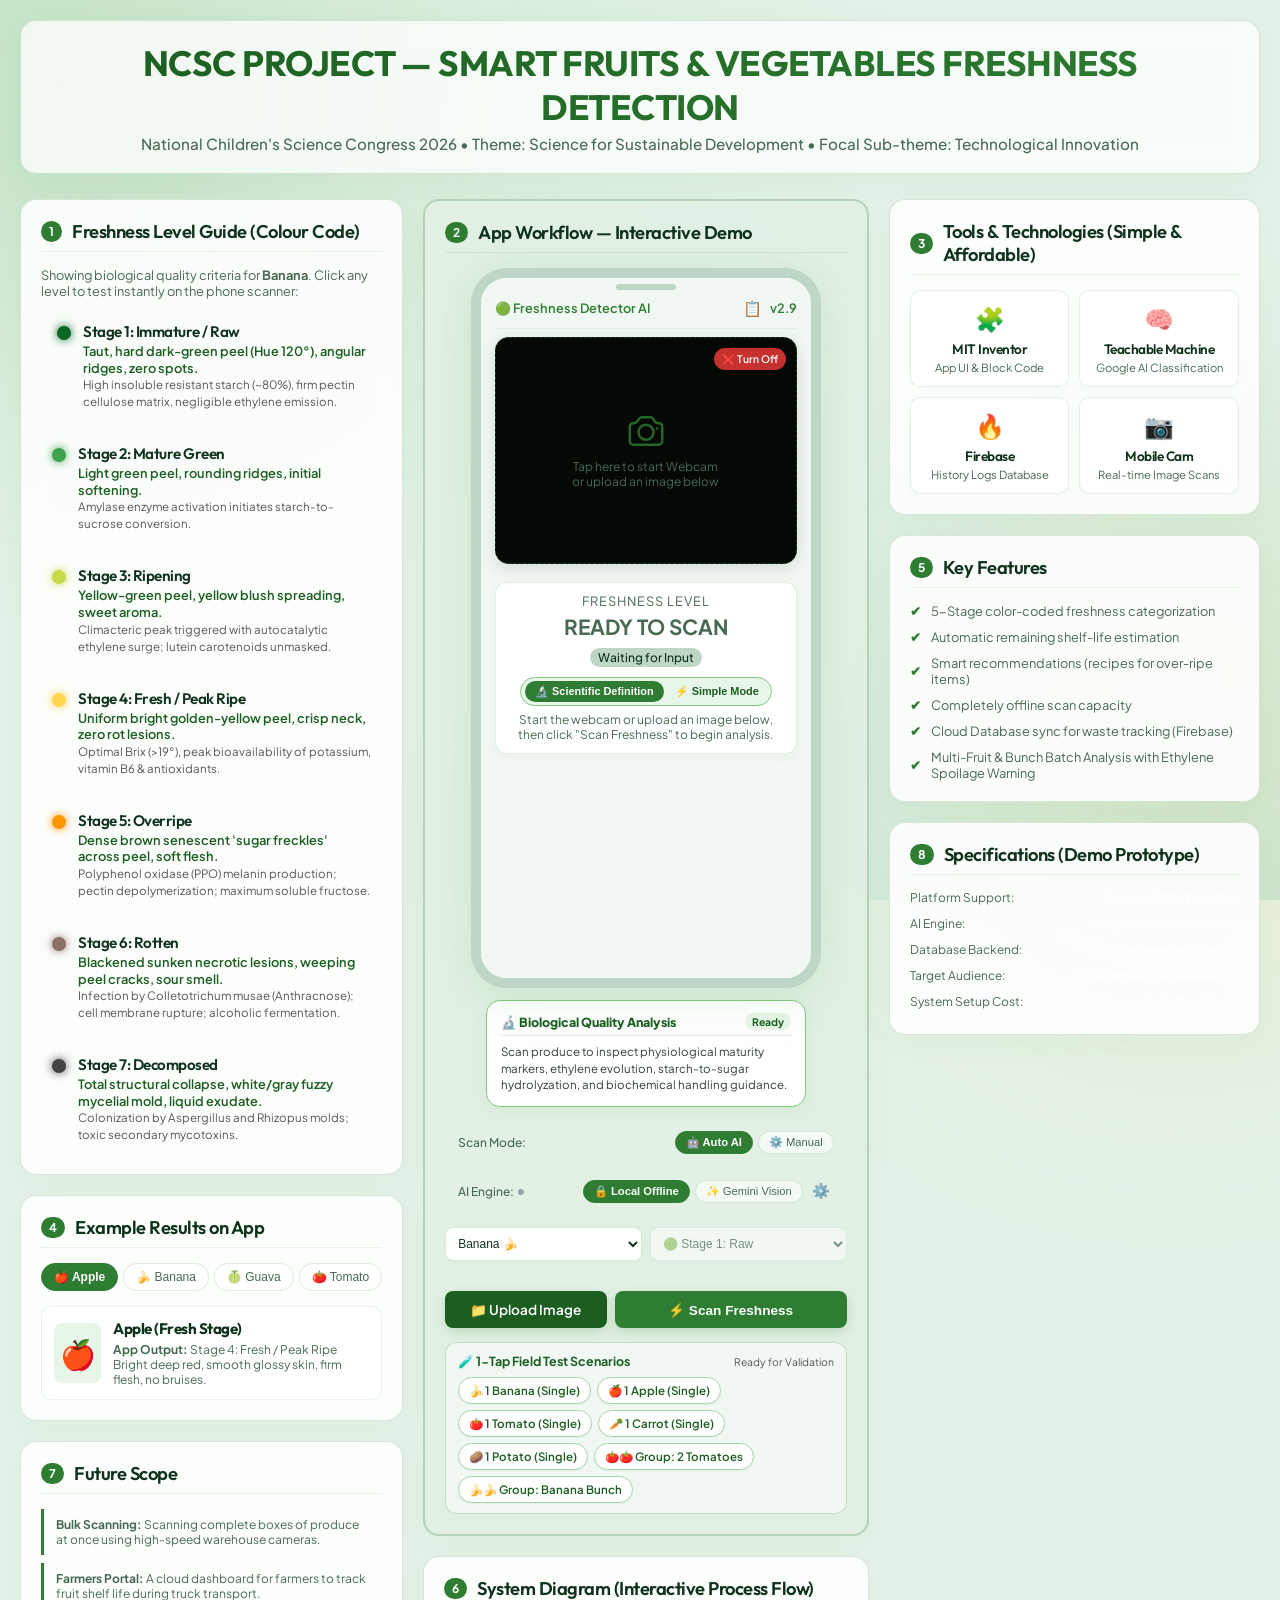
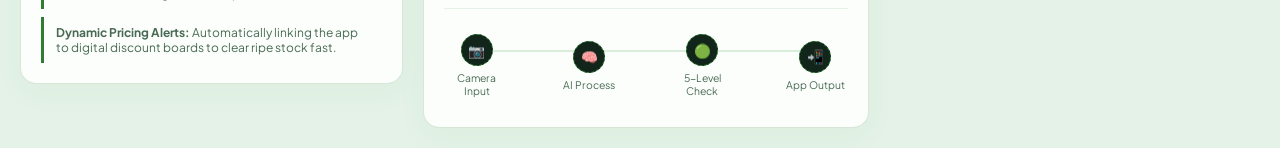
==== android-project/app/src/main/assets/index.html @ 3cceefc9 "NCSC Smart Harvest Freshness AI - v2.9 Release" ====
<!DOCTYPE html>
<html lang="en">
<head>
    <meta charset="UTF-8">
    <meta name="viewport" content="width=device-width, initial-scale=1.0">
    <title>NCSC Project 2026 - Smart Freshness Detection App Dashboard</title>
    <link rel="stylesheet" href="style.css?v=2.5">
    <link rel="manifest" href="manifest.json">
    <meta name="theme-color" content="#2e7d32">
</head>
<body>
    <!-- 🌟 Glowing background aesthetic circles -->
    <div class="bg-glow-1"></div>
    <div class="bg-glow-2"></div>

    <!-- 🏷️ Header Block -->
    <header>
        <h1>NCSC PROJECT — SMART FRUITS & VEGETABLES FRESHNESS DETECTION</h1>
        <p>National Children's Science Congress 2026 • Theme: Science for Sustainable Development • Focal Sub-theme: Technological Innovation</p>
    </header>

    <!-- 📦 Main Dashboard Grid (Mimicking Display Board) -->
    <div class="dashboard-grid">

        <!-- ==================== LEFT COLUMN ==================== -->
        <div style="display: flex; flex-direction: column; gap: 20px;">
            
            <!-- Panel 1: Freshness Level Guide -->
            <div class="panel">
                <div class="panel-header">
                    <span class="badge">1</span>
                    <h3>Freshness Level Guide (Colour Code)</h3>
                </div>
                <p style="font-size: 0.8rem; color: var(--text-secondary); margin-bottom: 12px;">Click any level to test instantly on the phone scanner:</p>
                <div class="scale-container">
                    <div class="scale-item active" data-state="raw">
                        <div class="scale-dot dot-raw"></div>
                        <div class="scale-details">
                            <h4>Stage 1: Immature / Raw</h4>
                            <p>Small, dark green, hard, smooth skin, attached to the tree.</p>
                        </div>
                    </div>
                    <div class="scale-item" data-state="mature">
                        <div class="scale-dot dot-mature"></div>
                        <div class="scale-details">
                            <h4>Stage 2: Mature Green</h4>
                            <p>Full-sized, mostly green with a slight pink blush, firm.</p>
                        </div>
                    </div>
                    <div class="scale-item" data-state="ripening">
                        <div class="scale-dot dot-ripening"></div>
                        <div class="scale-details">
                            <h4>Stage 3: Ripening</h4>
                            <p>Red color develops over the green background, crisp, increasing sweetness.</p>
                        </div>
                    </div>
                    <div class="scale-item" data-state="ripe">
                        <div class="scale-dot dot-ripe"></div>
                        <div class="scale-details">
                            <h4>Stage 4: Fresh / Peak Ripe</h4>
                            <p>Bright deep red, smooth glossy skin, firm flesh, no bruises.</p>
                        </div>
                    </div>
                    <div class="scale-item" data-state="overripe">
                        <div class="scale-dot dot-overripe"></div>
                        <div class="scale-details">
                            <h4>Stage 5: Overripe</h4>
                            <p>Slight wrinkles near the stem, dull skin, soft spots, minor brown patches.</p>
                        </div>
                    </div>
                    <div class="scale-item" data-state="rotten">
                        <div class="scale-dot dot-rotten"></div>
                        <div class="scale-details">
                            <h4>Stage 6: Rotten</h4>
                            <p>Large brown/black soft areas, mold growth, leaking juice, fermented odor.</p>
                        </div>
                    </div>
                    <div class="scale-item" data-state="decomposed">
                        <div class="scale-dot dot-decomposed"></div>
                        <div class="scale-details">
                            <h4>Stage 7: Decomposed</h4>
                            <p>Fruit collapsed, extensively mold-covered or blackened, tissue broken down.</p>
                        </div>
                    </div>
                </div>
            </div>

            <!-- Panel 4: Example Results on App -->
            <div class="panel">
                <div class="panel-header">
                    <span class="badge">4</span>
                    <h3>Example Results on App</h3>
                </div>
                <div class="tabs-container">
                    <div class="tab-nav">
                        <button class="tab-btn active" data-fruit="apple">🍎 Apple</button>
                        <button class="tab-btn" data-fruit="banana">🍌 Banana</button>
                        <button class="tab-btn" data-fruit="guava">🍈 Guava</button>
                        <button class="tab-btn" data-fruit="tomato">🍅 Tomato</button>
                    </div>

                    <div class="tab-content active" id="tab-apple">
                        <div class="example-item-detail">
                            <div class="example-img-mock">🍎</div>
                            <div class="example-text">
                                <h4>Apple (Fresh Stage)</h4>
                                <p><strong>App Output:</strong> Stage 4: Fresh / Peak Ripe<br>Bright deep red, smooth glossy skin, firm flesh, no bruises.</p>
                            </div>
                        </div>
                    </div>
                    <div class="tab-content" id="tab-banana">
                        <div class="example-item-detail">
                            <div class="example-img-mock">🍌</div>
                            <div class="example-text">
                                <h4>Banana Bunch (Mixed Condition)</h4>
                                <p><strong>App Output:</strong> Detects multiple items in a bunch, pinpoints <strong>which exact item</strong> (Left/Center/Right) is Ripe vs. Rotten, & triggers Ethylene Quarantine Alert.</p>
                            </div>
                        </div>
                    </div>
                    <div class="tab-content" id="tab-guava">
                        <div class="example-item-detail">
                            <div class="example-img-mock">🍈</div>
                            <div class="example-text">
                                <h4>Guava (Fresh Stage)</h4>
                                <p><strong>App Output:</strong> Stage 4: Fresh / Peak Ripe<br>Light yellow-green firm skin, background blurred to isolate only the fruit.</p>
                            </div>
                        </div>
                    </div>
                    <div class="tab-content" id="tab-tomato">
                        <div class="example-item-detail">
                            <div class="example-img-mock">🍅</div>
                            <div class="example-text">
                                <h4>Tomato (Rotten Stage)</h4>
                                <p><strong>App Output:</strong> Stage 6: Rotten<br>Large brown/black soft areas, mold growth, leaking juice, fermented odor.</p>
                            </div>
                        </div>
                    </div>
                </div>
            </div>

            <!-- Panel 7: Future Scope -->
            <div class="panel">
                <div class="panel-header">
                    <span class="badge">7</span>
                    <h3>Future Scope</h3>
                </div>
                <div class="scope-list">
                    <div class="scope-card">
                        <strong>Bulk Scanning:</strong> Scanning complete boxes of produce at once using high-speed warehouse cameras.
                    </div>
                    <div class="scope-card">
                        <strong>Farmers Portal:</strong> A cloud dashboard for farmers to track fruit shelf life during truck transport.
                    </div>
                    <div class="scope-card">
                        <strong>Dynamic Pricing Alerts:</strong> Automatically linking the app to digital discount boards to clear ripe stock fast.
                    </div>
                </div>
            </div>

        </div>

        <!-- ==================== CENTER COLUMN (THE APP IN ACTION) ==================== -->
        <div style="display: flex; flex-direction: column; gap: 20px;">
            
            <!-- Panel 2: Interactive App Workflow -->
            <div class="panel scanner-panel">
                <div class="panel-header" style="width: 100%;">
                    <span class="badge">2</span>
                    <h3>App Workflow — Interactive Demo</h3>
                </div>

                <!-- Smartphone Mockup -->
                <div class="phone-mockup">
                    <div class="phone-speaker"></div>
                    <div class="phone-screen">
                        
                        <div class="app-bar" style="display: flex; justify-content: space-between; align-items: center; width: 100%;">
                            <div style="display: flex; align-items: center; gap: 8px;">
                                <button id="btn-app-back" type="button" style="display: none; background: rgba(46, 125, 50, 0.15); color: #1b5e20; border: 1px solid #81c784; border-radius: 14px; padding: 2px 8px; font-size: 0.68rem; font-weight: 700; cursor: pointer; align-items: center; gap: 4px; font-family: inherit;" title="Return to Live Camera Scanner">⬅ Back</button>
                                <span>🟢 Freshness Detector AI</span>
                            </div>
                            <div style="display: flex; gap: 8px; align-items: center;">
                                <button id="btn-open-history" style="background: none; border: none; color: var(--text-primary); cursor: pointer; font-size: 0.95rem; display: flex; align-items: center; font-family: inherit;" title="View Database History">📋</button>
                                <span>v2.9</span>
                            </div>
                        </div>

                        <!-- Camera/Capture Viewport -->
                        <div class="viewport-container">
                            <div class="laser-line"></div>
                            
                            <!-- ⬅ Back to Live Camera Button (floats in top left whenever static preview or scan is active) -->
                            <button id="btn-viewport-back" type="button" style="display: none; position: absolute; top: 10px; left: 10px; z-index: 21; background: rgba(20, 60, 35, 0.90); color: #fff; border: 1px solid rgba(255,255,255,0.3); padding: 5px 10px; border-radius: 20px; font-size: 0.68rem; cursor: pointer; font-weight: 700; align-items: center; gap: 4px; box-shadow: 0 4px 10px rgba(0,0,0,0.25); font-family: 'Plus Jakarta Sans', sans-serif;" title="Return to Live Camera Scanner">
                                ⬅ Back to Camera
                            </button>

                            <!-- 🔄 Flip Camera Button (Back / Front, floats in top left) -->
                            <button id="flip-camera-btn" type="button" style="display: none; position: absolute; top: 10px; left: 10px; z-index: 20; background: rgba(15, 51, 27, 0.85); color: #fff; border: 1px solid rgba(255,255,255,0.22); padding: 4px 9px; border-radius: 20px; font-size: 0.65rem; cursor: pointer; font-weight: 600; align-items: center; gap: 4px; box-shadow: 0 4px 8px rgba(0,0,0,0.2); font-family: 'Plus Jakarta Sans', sans-serif;" title="Switch between Back and Front Camera">
                                🔄 Back • Flip
                            </button>

                            <!-- ❌ Stop Camera Button (floats in top right) -->
                            <button id="stop-camera-btn" style="display: none; position: absolute; top: 10px; right: 10px; z-index: 20; background: rgba(229, 57, 53, 0.85); color: #fff; border: none; padding: 4px 8px; border-radius: 20px; font-size: 0.65rem; cursor: pointer; font-weight: 600; display: flex; align-items: center; gap: 3px; box-shadow: 0 4px 8px rgba(0,0,0,0.15); font-family: 'Plus Jakarta Sans', sans-serif;">
                                ❌ Turn Off
                            </button>
                            
                            <video id="camera-video" autoplay playsinline style="display: none;"></video>
                            <img id="uploaded-image" alt="Upload preview" style="display: none;">
                            <canvas id="detection-overlay" style="display: none; position: absolute; inset: 0; width: 100%; height: 100%; pointer-events: none; z-index: 12;"></canvas>
                            
                            <div class="placeholder-ui">
                                <svg fill="none" stroke="currentColor" viewBox="0 0 24 24" xmlns="http://www.w3.org/2000/svg">
                                    <path stroke-linecap="round" stroke-linejoin="round" d="M6.827 6.175A2.31 2.31 0 0 1 5.186 7.23c-.38.054-.757.112-1.134.175C2.999 7.58 2.25 8.507 2.25 9.574V18a2.25 2.25 0 0 0 2.25 2.25h15A2.25 2.25 0 0 0 21.75 18V9.574c0-1.067-.75-1.994-1.802-2.169a47.865 47.865 0 0 0-1.134-.175 2.31 2.31 0 0 1-1.64-1.055l-.822-1.316a2.192 2.192 0 0 0-1.736-1.039 48.774 48.774 0 0 0-5.232 0 2.192 2.192 0 0 0-1.736 1.039l-.821 1.316Z"></path>
                                    <path stroke-linecap="round" stroke-linejoin="round" d="M16.5 12.75a4.5 4.5 0 1 1-9 0 4.5 4.5 0 0 1 9 0ZM18.75 10.5h.008v.008h-.008V10.5Z"></path>
                                </svg>
                                <span>Tap here to start Webcam<br>or upload an image below</span>
                            </div>
                        </div>

                        <!-- Result Display Output -->
                        <div class="app-result-card">
                            <span class="app-result-title">Freshness Level</span>
                            <div class="app-result-value" id="res-value" style="color: var(--text-secondary);">READY TO SCAN</div>
                            <div>
                                <span class="app-result-shelf" id="res-shelf" style="background: #bed6c5; color: var(--text-primary); font-weight: 500;">Waiting for Input</span>
                            </div>
                            <div id="single-condition-badge" style="display: none; margin: 5px auto 2px auto; font-size: 0.68rem; font-weight: 700; padding: 3px 9px; border-radius: 10px;"></div>

                            <!-- 🔬 Dual Definition Mode Segmented Selector (Scientific vs Simple Mode) -->
                            <div class="def-mode-selector" style="margin: 6px auto 6px auto; display: inline-flex; justify-content: center; gap: 3px; background: #e8f5e9; padding: 3px 4px; border-radius: 20px; border: 1px solid #81c784;">
                                <button id="btn-def-sci" type="button" class="def-pill-btn active" style="border: none; background: #2e7d32; color: #ffffff; padding: 4px 10px; border-radius: 14px; font-size: 0.68rem; font-weight: 700; cursor: pointer; transition: all 0.2s;" title="Detailed Scientific Analysis (ChatGPT style)">🔬 Scientific Definition</button>
                                <button id="btn-def-simple" type="button" class="def-pill-btn" style="border: none; background: transparent; color: #1b5e20; padding: 4px 8px; border-radius: 14px; font-size: 0.68rem; font-weight: 600; cursor: pointer; transition: all 0.2s;" title="Compact Fast Verdict">⚡ Simple Mode</button>
                            </div>

                            <!-- 🍌 Multi-Item / Bunch Breakdown Display -->
                            <div id="bunch-breakdown-container" style="display: none; margin-top: 8px; width: 100%;">
                                <div id="bunch-header" style="font-size: 0.72rem; font-weight: 700; color: var(--text-primary); margin-bottom: 6px; display: flex; justify-content: space-between; align-items: center;">
                                    <span>📦 Batch Detected: <span id="bunch-count" style="color: var(--primary);">-- Items</span></span>
                                    <span id="bunch-status-chip" style="font-size: 0.65rem; padding: 2px 6px; border-radius: 10px; background: rgba(46,125,50,0.1); color: var(--primary); font-weight: 600;">Batch Health</span>
                                </div>
                                <div id="bunch-chips" style="display: flex; flex-wrap: wrap; gap: 4px; justify-content: center;">
                                    <!-- Populated dynamically via JS -->
                                </div>
                                <div id="bunch-item-list" style="display: none; margin-top: 6px; display: flex; flex-direction: column; gap: 3px; text-align: left; max-height: 92px; overflow-y: auto;">
                                    <!-- Per-item condition breakdown (which one from the bunch is Good vs Bad) -->
                                </div>
                                <div id="bunch-action-tip" style="display: none; margin-top: 7px; padding: 6px 10px; background: #fff3e0; border-left: 3px solid #ff9800; border-radius: 4px; font-size: 0.67rem; color: #e65100; text-align: left; line-height: 1.3;">
                                    <!-- Ethylene hazard / segregation recommendation -->
                                </div>
                            </div>

                            <p class="app-result-desc" id="res-desc">Start the webcam or upload an image below, then click "Scan Freshness" to begin analysis.</p>

                            <!-- 🔄 Retry / Scan Another Item Button -->
                            <button id="retry-scan-btn" class="app-btn" type="button" style="display: none; width: 100%; margin-top: 8px; padding: 6px 12px; font-size: 0.75rem; background: #374151; color: #ffffff; border-radius: 6px; cursor: pointer; align-items: center; justify-content: center; gap: 6px; font-weight: 600;">
                                🔄 Scan Again / Next Item
                            </button>
                        </div>

                    </div>
                </div>

                <!-- 🔬 Expanded Scientific Quality Breakdown Card (Full View on Dashboard) -->
                <div id="expanded-scientific-card" class="expanded-sci-card" style="width: 100%; max-width: 320px; margin: 12px auto 0 auto; background: #ffffff; border: 1.5px solid #81c784; border-radius: 14px; padding: 12px 14px; box-shadow: 0 4px 16px rgba(46, 125, 50, 0.08); box-sizing: border-box; text-align: left;">
                    <div style="display: flex; justify-content: space-between; align-items: center; margin-bottom: 8px; padding-bottom: 5px; border-bottom: 1px solid rgba(46, 125, 50, 0.15);">
                        <span style="font-size: 0.78rem; font-weight: 800; color: #1b5e20; display: flex; align-items: center; gap: 5px;">
                            🔬 Biological Quality Analysis
                        </span>
                        <span id="sci-card-stage-pill" style="font-size: 0.65rem; font-weight: 700; padding: 2px 7px; border-radius: 10px; background: #e8f5e9; color: #1b5e20;">Ready</span>
                    </div>
                    <div id="sci-card-body" style="font-size: 0.72rem; line-height: 1.45; color: #2e3e33;">
                        Scan produce to inspect physiological maturity markers, ethylene evolution, starch-to-sugar hydrolyzation, and biochemical handling guidance.
                    </div>
                </div>

                <!-- Mode Switcher -->
                <div class="selection-row" style="width: 100%; display: flex; justify-content: space-between; align-items: center; background: rgba(255,255,255,0.03); padding: 8px 12px; border-radius: 8px; border: 1px solid rgba(255,255,255,0.05); margin-top: 15px;">
                    <span style="font-size: 0.75rem; color: var(--text-secondary); font-weight: 500;">Scan Mode:</span>
                    <div style="display: flex; gap: 5px;">
                        <button id="mode-auto" class="tab-btn active" style="padding: 4px 10px; font-size: 0.7rem;" type="button">🤖 Auto AI</button>
                        <button id="mode-manual" class="tab-btn" style="padding: 4px 10px; font-size: 0.7rem;" type="button">⚙️ Manual</button>
                    </div>
                </div>

                <!-- AI Engine Selector (Optional Online Gemini Vision) -->
                <div class="selection-row" style="width: 100%; display: flex; justify-content: space-between; align-items: center; background: rgba(255,255,255,0.03); padding: 8px 12px; border-radius: 8px; border: 1px solid rgba(255,255,255,0.05); margin-top: 8px;">
                    <span style="font-size: 0.75rem; color: var(--text-secondary); font-weight: 500; display: flex; align-items: center; gap: 4px;">
                        AI Engine: 
                        <span id="api-status-dot" style="width: 6px; height: 6px; border-radius: 50%; background: #94a3b8; display: inline-block;"></span>
                    </span>
                    <div style="display: flex; gap: 5px; align-items: center;">
                        <button id="engine-local" class="tab-btn active" style="padding: 4px 10px; font-size: 0.7rem;" type="button">🔒 Local Offline</button>
                        <button id="engine-gemini" class="tab-btn" style="padding: 4px 10px; font-size: 0.7rem;" type="button">✨ Gemini Vision</button>
                        <button id="btn-api-settings" style="background: none; border: none; color: var(--text-secondary); cursor: pointer; padding: 2px 4px; display: flex; align-items: center; justify-content: center; font-size: 0.9rem;" title="Configure Gemini API Key" type="button">⚙️</button>
                    </div>
                </div>

                <!-- Input Controls -->
                <div class="selection-row" style="width: 100%;">
                    <select class="app-select" id="fruit-select" title="Select item type">
                        <option value="banana" selected>Banana 🍌</option>
                        <option value="apple">Apple 🍎</option>
                        <option value="mango">Mango 🥭</option>
                        <option value="tomato">Tomato 🍅</option>
                        <option value="orange">Orange 🍊</option>
                        <option value="grape">Grapes 🍇</option>
                        <option value="pineapple">Pineapple 🍍</option>
                        <option value="ladyfinger">Ladyfinger 🥒</option>
                        <option value="guava">Guava 🍈</option>
                        <option value="radish">Radish 🥗</option>
                        <option value="potato">Potato 🥔</option>
                        <option value="carrot">Carrot 🥕</option>
                        <option value="cucumber">Cucumber 🥒</option>
                        <option value="cabbage">Cabbage 🥬</option>
                        <option value="capsicum">Capsicum 🫑</option>
                        <option value="brinjal">Brinjal 🍆</option>
                    </select>

                    <!-- Manual override dropdown (disabled/hidden in auto mode) -->
                    <select class="app-select" id="state-select" title="Override freshness level" style="opacity: 0.5;" disabled>
                        <option value="raw" selected>🟢 Stage 1: Raw</option>
                        <option value="mature">🟢 Stage 2: Mature Green</option>
                        <option value="ripening">🟡 Stage 3: Ripening</option>
                        <option value="ripe">🟡 Stage 4: Fresh Ripe</option>
                        <option value="overripe">🟠 Stage 5: Overripe</option>
                        <option value="rotten">🟤 Stage 6: Rotten</option>
                        <option value="decomposed">⚫ Stage 7: Decomposed</option>
                    </select>
                </div>

                <div class="selection-row" style="width: 100%;">
                    <label for="file-input" class="app-btn" style="background: #1b5e20; color: #ffffff; cursor: pointer; flex: 1;">
                        📁 Upload Image
                    </label>
                    <input type="file" id="file-input" accept="image/*" style="display: none;">
                    
                    <button class="app-btn" id="scan-btn" style="background: #2e7d32; color: #ffffff; flex: 1.5;">
                        ⚡ Scan Freshness
                    </button>
                </div>

                <!-- 🧪 Curated 1-Click Field Test Cases -->
                <div class="quick-test-bar">
                    <div class="quick-test-header">
                        <span class="quick-test-title">🧪 1-Tap Field Test Scenarios</span>
                        <span style="font-size: 0.65rem; color: #555;">Ready for Validation</span>
                    </div>
                    <div class="quick-test-chips">
                        <button type="button" class="test-chip-btn" data-fruit="banana" data-file="images/test_cases/sample_banana_ripe.jpg" title="Scan single fresh banana (1 whole fruit)">🍌 1 Banana (Single)</button>
                        <button type="button" class="test-chip-btn" data-fruit="apple" data-file="images/test_cases/sample_single_apple.jpg" title="Scan single fresh apple">🍎 1 Apple (Single)</button>
                        <button type="button" class="test-chip-btn" data-fruit="tomato" data-file="images/test_cases/sample_tomato.jpg" title="Scan single ripe tomato">🍅 1 Tomato (Single)</button>
                        <button type="button" class="test-chip-btn" data-fruit="carrot" data-file="images/test_cases/sample_carrot.jpg" title="Scan single crisp fresh carrot">🥕 1 Carrot (Single)</button>
                        <button type="button" class="test-chip-btn" data-fruit="potato" data-file="images/test_cases/sample_potato.jpg" title="Scan single good potato">🥔 1 Potato (Single)</button>
                        <button type="button" class="test-chip-btn" data-fruit="tomato" data-file="images/test_cases/sample_two_tomatoes.jpg" title="Scan 2 fresh tomatoes side-by-side">🍅🍅 Group: 2 Tomatoes</button>
                        <button type="button" class="test-chip-btn" data-fruit="banana" data-file="images/test_cases/tc3_banana_bunch_mixed.jpg" title="Scan mixed condition banana bunch">🍌🍌 Group: Banana Bunch</button>
                    </div>
                </div>

            </div>

            <!-- Panel 6: System Diagram -->
            <div class="panel">
                <div class="panel-header">
                    <span class="badge">6</span>
                    <h3>System Diagram (Interactive Process Flow)</h3>
                </div>
                <div class="flow-diagram">
                    <div class="flow-connector"></div>
                    <div class="flow-step" id="step-input">
                        <div class="flow-circle">📷</div>
                        <p>Camera Input</p>
                    </div>
                    <div class="flow-step" id="step-process">
                        <div class="flow-circle">🧠</div>
                        <p>AI Process</p>
                    </div>
                    <div class="flow-step" id="step-level">
                        <div class="flow-circle">🟢</div>
                        <p>5-Level Check</p>
                    </div>
                    <div class="flow-step" id="step-result">
                        <div class="flow-circle">📲</div>
                        <p>App Output</p>
                    </div>
                </div>
            </div>

        </div>

        <!-- ==================== RIGHT COLUMN ==================== -->
        <div style="display: flex; flex-direction: column; gap: 20px;">
            
            <!-- Panel 3: Tools & Technologies -->
            <div class="panel">
                <div class="panel-header">
                    <span class="badge">3</span>
                    <h3>Tools & Technologies (Simple & Affordable)</h3>
                </div>
                <div class="tools-grid">
                    <div class="tool-card">
                        <div class="tool-icon">🧩</div>
                        <h4>MIT Inventor</h4>
                        <p>App UI & Block Code</p>
                    </div>
                    <div class="tool-card">
                        <div class="tool-icon">🧠</div>
                        <h4>Teachable Machine</h4>
                        <p>Google AI Classification</p>
                    </div>
                    <div class="tool-card">
                        <div class="tool-icon">🔥</div>
                        <h4>Firebase</h4>
                        <p>History Logs Database</p>
                    </div>
                    <div class="tool-card">
                        <div class="tool-icon">📷</div>
                        <h4>Mobile Cam</h4>
                        <p>Real-time Image Scans</p>
                    </div>
                </div>
            </div>

            <!-- Panel 5: Key Features -->
            <div class="panel">
                <div class="panel-header">
                    <span class="badge">5</span>
                    <h3>Key Features</h3>
                </div>
                <div class="features-list">
                    <div class="feature-item">
                        <span class="feature-check">✔</span>
                        <span>5-Stage color-coded freshness categorization</span>
                    </div>
                    <div class="feature-item">
                        <span class="feature-check">✔</span>
                        <span>Automatic remaining shelf-life estimation</span>
                    </div>
                    <div class="feature-item">
                        <span class="feature-check">✔</span>
                        <span>Smart recommendations (recipes for over-ripe items)</span>
                    </div>
                    <div class="feature-item">
                        <span class="feature-check">✔</span>
                        <span>Completely offline scan capacity</span>
                    </div>
                    <div class="feature-item">
                        <span class="feature-check">✔</span>
                        <span>Cloud Database sync for waste tracking (Firebase)</span>
                    </div>
                    <div class="feature-item">
                        <span class="feature-check">✔</span>
                        <span>Multi-Fruit & Bunch Batch Analysis with Ethylene Spoilage Warning</span>
                    </div>
                </div>
            </div>

            <!-- Panel 8: Specifications -->
            <div class="panel">
                <div class="panel-header">
                    <span class="badge">8</span>
                    <h3>Specifications (Demo Prototype)</h3>
                </div>
                <div class="specs-list">
                    <div class="spec-line">
                        <span>Platform Support:</span>
                        <strong>Android OS / Web App</strong>
                    </div>
                    <div class="spec-line">
                        <span>AI Engine:</span>
                        <strong>Image Classification CNN</strong>
                    </div>
                    <div class="spec-line">
                        <span>Database Backend:</span>
                        <strong>Firebase Realtime DB</strong>
                    </div>
                    <div class="spec-line">
                        <span>Target Audience:</span>
                        <strong>Local Vendors & Households</strong>
                    </div>
                    <div class="spec-line">
                        <span>System Setup Cost:</span>
                        <strong>₹0 (Uses entirely Free Tools)</strong>
                    </div>
                </div>
            </div>

        </div>

        <!-- ==================== HISTORY LOG SECTION (REMOVED AND CONVERTED TO MODAL) ==================== -->
    </div>

    <!-- ⚙️ Gemini API Key Configuration Modal -->
    <div id="api-modal" class="modal-overlay" style="display: none;">
        <div class="modal-card">
            <div class="modal-header">
                <h3>Gemini Vision Settings</h3>
                <button id="modal-close" class="modal-close-btn">&times;</button>
            </div>
            <div class="modal-body">
                <p style="font-size: 0.8rem; color: var(--text-secondary); margin-bottom: 15px; line-height: 1.4;">
                    Input a free **Gemini API Key** to enable texture and advanced visual classification. Your key is stored locally in your browser and is never sent anywhere else.
                </p>
                <div class="input-group">
                    <label for="input-api-key" style="font-size: 0.75rem; color: var(--text-primary); font-weight: 500; display: block; margin-bottom: 5px;">Gemini API Key:</label>
                    <input type="password" id="input-api-key" placeholder="AIzaSy..." style="width: 100%; padding: 8px 10px; border-radius: 6px; border: 1px solid rgba(0,0,0,0.15); background: rgba(255,255,255,0.7); color: var(--text-primary); font-size: 0.8rem;">
                </div>
            </div>
            <div class="modal-footer">
                <button id="btn-save-key" style="padding: 6px 15px; font-size: 0.75rem; border: none; background: var(--primary); color: #fff; border-radius: 6px; cursor: pointer; font-weight: 600;">Save Settings</button>
            </div>
        </div>
    </div>

    <!-- 📋 Firebase Database History Modal -->
    <div id="history-modal" class="modal-overlay" style="display: none;">
        <div class="modal-card" style="max-width: 600px; width: 95%;">
            <div class="modal-header">
                <h3>Firebase Database History Log</h3>
                <button id="history-modal-close" class="modal-close-btn">&times;</button>
            </div>
            <div class="modal-body" style="max-height: 380px; overflow-y: auto;">
                <p style="font-size: 0.75rem; color: var(--text-secondary); margin-bottom: 12px; line-height: 1.4;">
                    This log displays the live synchronized scanner records stored in your Firebase Database.
                </p>
                <div class="log-table-container" style="border: 1px solid rgba(46, 125, 50, 0.08); background: #ffffff; border-radius: 8px;">
                    <table class="log-table" style="width: 100%;">
                        <thead>
                            <tr>
                                <th>Scanned Fruit/Veg</th>
                                <th>Freshness Status</th>
                                <th>AI Prediction Accuracy</th>
                                <th>Scan Time & Date</th>
                            </tr>
                        </thead>
                        <tbody id="log-body">
                            <!-- Loaded via JS -->
                        </tbody>
                    </table>
                </div>
            </div>
            <div class="modal-footer" style="display: flex; justify-content: flex-end; margin-top: 15px;">
                <button id="clear-history-btn" style="background: rgba(244, 67, 54, 0.1); border: 1px solid var(--c-rot); color: var(--c-rot); padding: 6px 12px; border-radius: 6px; cursor: pointer; font-size: 0.75rem;">
                    🧹 Clear Database Log
                </button>
            </div>
        </div>
    </div>

    <!-- ⚙️ JavaScript Connection -->
    <script src="app.js?v=2.8"></script>
</body>
</html>
---- android-project/app/src/main/assets/style.css ----
/* 🎨 NCSC PROJECT: SMART FRUITS & VEGETABLES DETECTOR DEMO STYLES */
@import url('https://fonts.googleapis.com/css2?family=Outfit:wght@300;400;600;700&family=Plus+Jakarta+Sans:wght@400;500;600&display=swap');

:root {
    --bg-color: #e4f2e7;
    --panel-bg: rgba(255, 255, 255, 0.88);
    --border-color: rgba(46, 125, 50, 0.18);
    --text-primary: #0f331b;
    --text-secondary: #486a52;
    --primary: #2e7d32;
    --primary-glow: rgba(46, 125, 50, 0.15);
    
    /* 7-Level Freshness Colors (Exact User Hex Codes) */
    --c-raw: #0B6623;
    --c-mature: #3FA34D;
    --c-ripening: #C8D94A;
    --c-ripe: #FFD54F;
    --c-overripe: #FF9800;
    --c-rotten: #8D6E63;
    --c-decomposed: #424242;
}

* {
    box-sizing: border-box;
    margin: 0;
    padding: 0;
}

body {
    font-family: 'Plus Jakarta Sans', sans-serif;
    background-color: #e4f2e7;
    background-image: 
        radial-gradient(at 0% 0%, rgba(76, 175, 80, 0.15) 0px, transparent 50%),
        radial-gradient(at 100% 100%, rgba(38, 166, 154, 0.15) 0px, transparent 50%);
    background-attachment: fixed;
    color: var(--text-primary);
    min-height: 100vh;
    padding: 20px;
    overflow-x: hidden;
}

/* 🌟 Background glowing circles (Soft Mint & Lime) */
.bg-glow-1 {
    position: fixed;
    width: 600px;
    height: 600px;
    border-radius: 50%;
    background: radial-gradient(circle, rgba(165, 214, 167, 0.4) 0%, rgba(165, 214, 167, 0) 70%);
    top: -150px;
    left: -200px;
    z-index: -1;
    filter: blur(100px);
    pointer-events: none;
}

.bg-glow-2 {
    position: fixed;
    width: 700px;
    height: 700px;
    border-radius: 50%;
    background: radial-gradient(circle, rgba(255, 213, 79, 0.25) 0%, rgba(255, 213, 79, 0) 70%);
    bottom: -200px;
    right: -250px;
    z-index: -1;
    filter: blur(120px);
    pointer-events: none;
}

h1, h2, h3, h4 {
    font-family: 'Outfit', sans-serif;
    letter-spacing: -0.5px;
}

/* 🏷️ Header styling */
header {
    text-align: center;
    margin-bottom: 25px;
    background: rgba(255, 255, 255, 0.75);
    backdrop-filter: blur(15px);
    border: 1px solid var(--border-color);
    padding: 20px;
    border-radius: 16px;
    box-shadow: 0 8px 32px rgba(46, 125, 50, 0.05);
}

header h1 {
    font-size: 2.2rem;
    font-weight: 700;
    color: #0f331b;
    background: linear-gradient(135deg, #1b5e20 0%, #2e7d32 100%);
    -webkit-background-clip: text;
    -webkit-text-fill-color: transparent;
    margin-bottom: 5px;
}

header p {
    font-size: 0.95rem;
    color: var(--text-secondary);
    font-weight: 500;
}

/* 📦 Grid Dashboard Layout */
.dashboard-grid {
    display: grid;
    grid-template-columns: 1fr 1.2fr 1fr;
    gap: 20px;
    max-width: 1400px;
    margin: 0 auto;
}

/* For responsive design */
@media (max-width: 1024px) {
    .dashboard-grid {
        grid-template-columns: 1fr;
    }
}

/* 🎴 Panel card baseline */
.panel {
    background: var(--panel-bg);
    backdrop-filter: blur(15px);
    border: 1px solid var(--border-color);
    border-radius: 16px;
    padding: 20px;
    box-shadow: 0 8px 32px rgba(46, 125, 50, 0.04);
    transition: transform 0.3s ease, border-color 0.3s ease, box-shadow 0.3s ease;
}

.panel:hover {
    border-color: rgba(46, 125, 50, 0.4);
    box-shadow: 0 12px 40px rgba(46, 125, 50, 0.08);
}

.panel-header {
    display: flex;
    align-items: center;
    gap: 10px;
    margin-bottom: 15px;
    padding-bottom: 8px;
    border-bottom: 1px solid rgba(46, 125, 50, 0.1);
}

.panel-header .badge {
    background: var(--primary);
    color: #ffffff;
    font-size: 0.75rem;
    font-weight: 700;
    padding: 3px 8px;
    border-radius: 20px;
}

.panel-header h3 {
    font-size: 1.15rem;
    font-weight: 600;
    color: #0f331b;
}

/* 🟢 Panel 1: Freshness Scale */
.scale-container {
    display: flex;
    flex-direction: column;
    gap: 12px;
}

.scale-item {
    display: flex;
    align-items: flex-start;
    gap: 12px;
    padding: 10px;
    border-radius: 10px;
    background: rgba(255, 255, 255, 0.02);
    border: 1px solid transparent;
    cursor: pointer;
    transition: all 0.2s ease;
}

.scale-item:hover, .scale-item.active {
    background: rgba(255, 255, 255, 0.06);
    border-color: rgba(255, 255, 255, 0.1);
    transform: translateX(5px);
}

.scale-dot {
    width: 14px;
    height: 14px;
    border-radius: 50%;
    margin-top: 4px;
    flex-shrink: 0;
}

.dot-raw { background: var(--c-raw); box-shadow: 0 0 10px var(--c-raw); }
.dot-mature { background: var(--c-mature); box-shadow: 0 0 10px var(--c-mature); }
.dot-ripening { background: var(--c-ripening); box-shadow: 0 0 10px var(--c-ripening); }
.dot-ripe { background: var(--c-ripe); box-shadow: 0 0 10px var(--c-ripe); }
.dot-overripe { background: var(--c-overripe); box-shadow: 0 0 10px var(--c-overripe); }
.dot-rotten { background: var(--c-rotten); box-shadow: 0 0 10px var(--c-rotten); }
.dot-decomposed { background: var(--c-decomposed); box-shadow: 0 0 10px var(--c-decomposed); }

.scale-details h4 {
    font-size: 0.95rem;
    font-weight: 600;
    margin-bottom: 2px;
}
.scale-details p {
    font-size: 0.8rem;
    color: var(--text-secondary);
    line-height: 1.3;
}

/* 📱 Panel 2: Interactive App Workflow (Central Scanner) */
.scanner-panel {
    grid-row: span 2;
    display: flex;
    flex-direction: column;
    align-items: center;
    background: rgba(225, 240, 228, 0.9);
    border: 2px solid rgba(46, 125, 50, 0.25);
}

.phone-mockup {
    width: 350px;
    height: 720px;
    max-height: 88vh;
    background: #ffffff;
    border: 10px solid #bed6c5;
    border-radius: 36px;
    box-shadow: 0 20px 50px rgba(76, 175, 80, 0.08), 0 0 30px rgba(76, 175, 80, 0.1);
    position: relative;
    overflow: hidden;
    display: flex;
    flex-direction: column;
}

.phone-speaker {
    width: 60px;
    height: 6px;
    background: #bed6c5;
    border-radius: 10px;
    position: absolute;
    top: 6px;
    left: 50%;
    transform: translateX(-50%);
    z-index: 10;
}

.phone-screen {
    flex: 1;
    display: flex;
    flex-direction: column;
    padding: 12px 14px;
    padding-top: 20px;
    position: relative;
    background: #f1f8f3; /* Light green phone app background */
    overflow-y: auto;
    overflow-x: hidden;
    scrollbar-width: thin;
}

.app-bar {
    display: flex;
    justify-content: space-between;
    align-items: center;
    padding-bottom: 10px;
    border-bottom: 1px solid rgba(76, 175, 80, 0.12);
    font-size: 0.8rem;
    font-weight: 600;
    color: var(--primary);
}

/* 📷 Camera / Viewport Container - Responsive 4:3 Aspect Ratio (No top-compression or stretching) */
.viewport-container {
    width: 100%;
    max-width: 480px;
    aspect-ratio: 4 / 3;
    height: auto;
    min-height: 180px;
    max-height: 230px;
    margin: 8px auto;
    background: #040905;
    border-radius: 14px;
    position: relative;
    overflow: hidden;
    border: 1px dashed rgba(76, 175, 80, 0.35);
    display: flex;
    justify-content: center;
    align-items: center;
    box-shadow: 0 4px 16px rgba(0, 0, 0, 0.12);
}

#camera-video, #uploaded-image {
    width: 100%;
    height: 100%;
    object-fit: cover;
}

.placeholder-ui {
    display: flex;
    flex-direction: column;
    align-items: center;
    text-align: center;
    color: var(--text-secondary);
    font-size: 0.75rem;
    padding: 10px;
}

.placeholder-ui svg {
    width: 40px;
    height: 40px;
    stroke: var(--primary);
    stroke-width: 1.5;
    margin-bottom: 8px;
    opacity: 0.8;
}

/* ⚡ Laser Scanner Animation */
.laser-line {
    position: absolute;
    width: 100%;
    height: 3px;
    background: linear-gradient(90deg, rgba(76, 175, 80, 0) 0%, #4caf50 50%, rgba(76, 175, 80, 0) 100%);
    box-shadow: 0 0 10px #4caf50, 0 0 20px #4caf50;
    top: 0;
    z-index: 5;
    display: none;
}

@keyframes scanAnimation {
    0% { top: 0%; }
    50% { top: 100%; }
    100% { top: 0%; }
}

.viewport-container.scanning .laser-line {
    display: block;
    animation: scanAnimation 2s infinite linear;
}

/* 🎛️ App Controls */
.selection-row {
    margin-top: 15px;
    display: flex;
    gap: 8px;
}

.app-select {
    flex: 1;
    background: #ffffff;
    border: 1px solid rgba(76, 175, 80, 0.25);
    color: #0f331b;
    padding: 8px;
    border-radius: 8px;
    font-size: 0.75rem;
    outline: none;
    box-shadow: 0 2px 4px rgba(0,0,0,0.02);
}

.app-btn {
    width: 100%;
    margin-top: 15px;
    background: linear-gradient(135deg, #2e7d32 0%, #1b5e20 100%);
    color: #ffffff;
    font-weight: 600;
    border: none;
    padding: 10px;
    border-radius: 8px;
    font-size: 0.85rem;
    cursor: pointer;
    display: flex;
    align-items: center;
    justify-content: center;
    gap: 5px;
    box-shadow: 0 4px 12px rgba(46, 125, 50, 0.2);
    transition: all 0.2s ease;
}

.app-btn:hover {
    transform: translateY(-2px);
    box-shadow: 0 6px 16px rgba(46, 125, 50, 0.35);
}

.app-btn:active {
    transform: translateY(0);
}

/* 📊 App Result display inside screen */
.app-result-card {
    margin-top: 10px;
    background: #ffffff;
    border: 1px solid rgba(76, 175, 80, 0.18);
    border-radius: 12px;
    padding: 10px 12px;
    display: flex;
    flex-direction: column;
    text-align: center;
    transition: all 0.3s ease;
    box-shadow: 0 4px 12px rgba(0,0,0,0.03);
}

.app-result-title {
    font-size: 0.8rem;
    color: var(--text-secondary);
    text-transform: uppercase;
    letter-spacing: 1px;
}

.app-result-value {
    font-size: 1.3rem;
    font-weight: 700;
    margin: 4px 0;
    color: #0f331b;
}

.app-result-shelf {
    font-size: 0.75rem;
    color: #ffffff;
    font-weight: 600;
    padding: 2px 8px;
    border-radius: 12px;
    display: inline-block;
    margin: 4px auto;
}

.app-result-desc {
    font-size: 0.75rem;
    color: var(--text-secondary);
    line-height: 1.3;
}

/* 🛠️ Panel 3: Tools & Technologies */
.tools-grid {
    display: grid;
    grid-template-columns: repeat(2, 1fr);
    gap: 10px;
}

.tool-card {
    background: rgba(255, 255, 255, 0.6);
    border: 1px solid rgba(46, 125, 50, 0.12);
    padding: 12px;
    border-radius: 10px;
    text-align: center;
    transition: all 0.2s ease;
    box-shadow: 0 4px 12px rgba(46, 125, 50, 0.02);
}

.tool-card:hover {
    transform: scale(1.03);
    background: rgba(255, 255, 255, 0.95);
    border-color: rgba(46, 125, 50, 0.3);
    box-shadow: 0 6px 16px rgba(46, 125, 50, 0.06);
}

.tool-icon {
    font-size: 1.5rem;
    margin-bottom: 6px;
}

.tool-card h4 {
    font-size: 0.85rem;
    font-weight: 600;
    margin-bottom: 2px;
}

.tool-card p {
    font-size: 0.7rem;
    color: var(--text-secondary);
}

/* 📈 Panel 4: Example Results tabs */
.tabs-container {
    display: flex;
    flex-direction: column;
    gap: 10px;
}

.tab-nav {
    display: flex;
    gap: 5px;
    overflow-x: auto;
    padding-bottom: 5px;
}

.tab-btn {
    background: rgba(255, 255, 255, 0.6);
    border: 1px solid rgba(46, 125, 50, 0.15);
    color: var(--text-secondary);
    padding: 6px 12px;
    border-radius: 20px;
    font-size: 0.75rem;
    cursor: pointer;
    white-space: nowrap;
    outline: none;
    transition: all 0.2s;
}

.tab-btn:hover {
    background: rgba(255, 255, 255, 0.95);
    border-color: var(--primary);
}

.tab-btn.active {
    background: var(--primary);
    color: #ffffff;
    font-weight: 600;
    border-color: var(--primary);
}

.tab-content {
    background: rgba(255, 255, 255, 0.5);
    border: 1px solid rgba(46, 125, 50, 0.1);
    border-radius: 10px;
    padding: 12px;
    display: none;
}

.tab-content.active {
    display: block;
}

.example-item-detail {
    display: flex;
    align-items: center;
    gap: 12px;
}

.example-img-mock {
    width: 60px;
    height: 60px;
    border-radius: 8px;
    background: #e8f5e9;
    display: flex;
    align-items: center;
    justify-content: center;
    font-size: 1.8rem;
}

.example-text h4 {
    font-size: 0.95rem;
    margin-bottom: 4px;
}
.example-text p {
    font-size: 0.75rem;
    color: var(--text-secondary);
}

/* ✔️ Panel 5: Key Features */
.features-list {
    display: flex;
    flex-direction: column;
    gap: 10px;
}

.feature-item {
    display: flex;
    align-items: center;
    gap: 10px;
    font-size: 0.8rem;
    color: var(--text-secondary);
}

.feature-check {
    color: var(--primary);
    font-weight: bold;
}

/* 🕸️ Panel 6: Interactive Flow Diagram */
.flow-diagram {
    display: flex;
    justify-content: space-between;
    align-items: center;
    position: relative;
    padding: 10px 0;
}

.flow-step {
    display: flex;
    flex-direction: column;
    align-items: center;
    gap: 5px;
    width: 65px;
    text-align: center;
    position: relative;
    z-index: 2;
}

.flow-circle {
    width: 32px;
    height: 32px;
    border-radius: 50%;
    background: #12251a;
    border: 1px dashed var(--primary);
    display: flex;
    align-items: center;
    justify-content: center;
    font-size: 0.85rem;
    font-weight: 600;
    transition: all 0.3s;
}

.flow-step.active .flow-circle {
    background: var(--primary);
    color: var(--bg-color);
    border-style: solid;
    box-shadow: 0 0 15px var(--primary-glow);
    transform: scale(1.15);
}

.flow-step p {
    font-size: 0.65rem;
    color: var(--text-secondary);
}

.flow-connector {
    position: absolute;
    height: 2px;
    background: rgba(76, 175, 80, 0.2);
    top: 26px;
    left: 20px;
    right: 20px;
    z-index: 1;
}

/* 🔭 Panel 7: Future Scope */
.scope-list {
    display: flex;
    flex-direction: column;
    gap: 8px;
}

.scope-card {
    padding: 8px 12px;
    background: rgba(255,255,255,0.01);
    border-left: 3px solid var(--primary);
    font-size: 0.75rem;
    color: var(--text-secondary);
}

/* 📋 Panel 8: Specifications */
.specs-list {
    font-size: 0.75rem;
    color: var(--text-secondary);
    display: flex;
    flex-direction: column;
    gap: 6px;
}

.spec-line {
    display: flex;
    justify-content: space-between;
    border-bottom: 1px solid rgba(255,255,255,0.03);
    padding-bottom: 4px;
}

.spec-line strong {
    color: #ffffff;
}

/* 🗃️ Database log list */
.history-section {
    grid-column: span 3;
    margin-top: 15px;
}

@media (max-width: 1024px) {
    .history-section {
        grid-column: span 1;
    }
}

.log-table-container {
    overflow-x: auto;
    margin-top: 10px;
}

.log-table {
    width: 100%;
    border-collapse: collapse;
    font-size: 0.8rem;
    text-align: left;
}

.log-table th, .log-table td {
    padding: 10px 15px;
    border-bottom: 1px solid rgba(46, 125, 50, 0.1);
}

.log-table th {
    background: rgba(46, 125, 50, 0.05);
    color: var(--text-primary);
    font-weight: 600;
}

.log-badge {
    padding: 2px 8px;
    border-radius: 12px;
    font-weight: 600;
    font-size: 0.7rem;
    display: inline-block;
}

.badge-good { background: rgba(76, 175, 80, 0.15); color: var(--c-good); border: 1px solid var(--c-good); }
.badge-mod { background: rgba(255, 235, 59, 0.15); color: var(--c-mod); border: 1px solid var(--c-mod); }
.badge-ripe { background: rgba(255, 152, 0, 0.15); color: var(--c-ripe); border: 1px solid var(--c-ripe); }
.badge-over { background: rgba(156, 39, 176, 0.15); color: var(--c-over); border: 1px solid var(--c-over); }
.badge-rot { background: rgba(244, 67, 54, 0.15); color: var(--c-rot); border: 1px solid var(--c-rot); }

/* 🌟 Glowing result outlines for panels */
.scanner-panel.res-raw { border-color: var(--c-raw); box-shadow: 0 0 25px rgba(11, 102, 35, 0.2); }
.scanner-panel.res-mature { border-color: var(--c-mature); box-shadow: 0 0 25px rgba(63, 163, 77, 0.2); }
.scanner-panel.res-ripening { border-color: var(--c-ripening); box-shadow: 0 0 25px rgba(200, 217, 74, 0.2); }
.scanner-panel.res-ripe { border-color: var(--c-ripe); box-shadow: 0 0 25px rgba(255, 213, 79, 0.2); }
.scanner-panel.res-overripe { border-color: var(--c-overripe); box-shadow: 0 0 25px rgba(255, 152, 0, 0.2); }
.scanner-panel.res-rotten { border-color: var(--c-rotten); box-shadow: 0 0 25px rgba(141, 110, 99, 0.2); }
.scanner-panel.res-decomposed { border-color: var(--c-decomposed); box-shadow: 0 0 25px rgba(66, 66, 66, 0.2); }

/* 📱 Dynamic Phone Mockup Glowing borders */
.phone-mockup.res-raw { border-color: var(--c-raw); box-shadow: 0 0 35px rgba(11, 102, 35, 0.35), 0 10px 45px rgba(0,0,0,0.1); }
.phone-mockup.res-mature { border-color: var(--c-mature); box-shadow: 0 0 35px rgba(63, 163, 77, 0.35), 0 10px 45px rgba(0,0,0,0.1); }
.phone-mockup.res-ripening { border-color: var(--c-ripening); box-shadow: 0 0 35px rgba(200, 217, 74, 0.35), 0 10px 45px rgba(0,0,0,0.1); }
.phone-mockup.res-ripe { border-color: var(--c-ripe); box-shadow: 0 0 35px rgba(255, 213, 79, 0.35), 0 10px 45px rgba(0,0,0,0.1); }
.phone-mockup.res-overripe { border-color: var(--c-overripe); box-shadow: 0 0 35px rgba(255, 152, 0, 0.35), 0 10px 45px rgba(0,0,0,0.1); }
.phone-mockup.res-rotten { border-color: var(--c-rotten); box-shadow: 0 0 35px rgba(141, 110, 99, 0.35), 0 10px 45px rgba(0,0,0,0.1); }
.phone-mockup.res-decomposed { border-color: var(--c-decomposed); box-shadow: 0 0 35px rgba(66, 66, 66, 0.35), 0 10px 45px rgba(0,0,0,0.1); }

/* 🗃️ Table Database Badges */
.badge-raw { background: rgba(11, 102, 35, 0.15); color: var(--c-raw); border: 1px solid var(--c-raw); }
.badge-mature { background: rgba(63, 163, 77, 0.15); color: var(--c-mature); border: 1px solid var(--c-mature); }
.badge-ripening { background: rgba(200, 217, 74, 0.15); color: var(--c-ripening); border: 1px solid var(--c-ripening); }
.badge-ripe { background: rgba(255, 213, 79, 0.15); color: var(--c-ripe); border: 1px solid var(--c-ripe); }
.badge-overripe { background: rgba(255, 152, 0, 0.15); color: var(--c-overripe); border: 1px solid var(--c-overripe); }
.badge-rotten { background: rgba(141, 110, 99, 0.15); color: var(--c-rotten); border: 1px solid var(--c-rotten); }
.badge-decomposed { background: rgba(66, 66, 66, 0.15); color: var(--c-decomposed); border: 1px solid var(--c-decomposed); }

/* ⚙️ API Configuration Modal Styles */
.modal-overlay {
    position: fixed;
    top: 0;
    left: 0;
    width: 100vw;
    height: 100vh;
    background: rgba(15, 51, 27, 0.4);
    backdrop-filter: blur(8px);
    display: flex;
    justify-content: center;
    align-items: center;
    z-index: 1000;
    animation: fadeIn 0.25s ease-out;
}

.modal-card {
    background: var(--panel-bg);
    border: 1px solid var(--border-color);
    box-shadow: 0 20px 40px rgba(0, 0, 0, 0.15), inset 0 1px 0 rgba(255, 255, 255, 0.6);
    border-radius: 16px;
    width: 90%;
    max-width: 400px;
    padding: 24px;
    animation: slideUp 0.3s cubic-bezier(0.34, 1.56, 0.64, 1);
}

.modal-header {
    display: flex;
    justify-content: space-between;
    align-items: center;
    margin-bottom: 16px;
    border-bottom: 1px solid rgba(46, 125, 50, 0.1);
    padding-bottom: 10px;
}

.modal-header h3 {
    font-family: 'Outfit', sans-serif;
    color: var(--text-primary);
    font-size: 1.1rem;
    font-weight: 700;
}

.modal-close-btn {
    background: none;
    border: none;
    font-size: 1.5rem;
    color: var(--text-secondary);
    cursor: pointer;
    line-height: 1;
}

.modal-close-btn:hover {
    color: var(--text-primary);
}

.modal-body {
    margin-bottom: 20px;
}

.modal-footer {
    display: flex;
    justify-content: flex-end;
}

@keyframes fadeIn {
    from { opacity: 0; }
    to { opacity: 1; }
}

@keyframes slideUp {
    from { transform: translateY(20px); opacity: 0; }
    to { transform: translateY(0); opacity: 1; }
}

/* ==================== MOBILE WEBVIEW MODE OVERRIDES ==================== */
body.mode-mobile {
    padding: 0 !important;
    margin: 0 !important;
    background: #f1f8f3 !important; /* Standard app light green bg */
    overflow-y: auto !important;
    overflow-x: hidden !important;
}

body.mode-mobile .bg-glow-1,
body.mode-mobile .bg-glow-2,
body.mode-mobile header,
body.mode-mobile footer,
body.mode-mobile .panel:not(.scanner-panel):not(.history-section) {
    display: none !important;
}

body.mode-mobile .dashboard-grid {
    display: block !important;
    padding: 0 !important;
    margin: 0 !important;
    max-width: 100% !important;
    box-shadow: none !important;
}

body.mode-mobile .dashboard-grid > div {
    display: block !important;
    gap: 0 !important;
}

body.mode-mobile .scanner-panel {
    border: none !important;
    background: #f1f8f3 !important;
    padding: 0 !important;
    margin: 0 !important;
    box-shadow: none !important;
    width: 100vw !important;
    display: flex !important;
    flex-direction: column !important;
    border-radius: 0 !important;
}

body.mode-mobile .panel-header {
    display: none !important;
}

body.mode-mobile .phone-mockup {
    border: none !important;
    border-radius: 0 !important;
    padding: 0 !important;
    margin: 0 !important;
    background: #f1f8f3 !important;
    box-shadow: none !important;
    width: 100vw !important;
    height: auto !important;
    flex-grow: 1 !important;
    display: flex !important;
    flex-direction: column !important;
}

body.mode-mobile .phone-speaker {
    display: none !important;
}

body.mode-mobile .phone-screen {
    border-radius: 0 !important;
    padding: 12px 12px 6px 12px !important;
    background: #f1f8f3 !important;
    flex-grow: 1 !important;
    display: flex !important;
    flex-direction: column !important;
}

body.mode-mobile .app-bar {
    margin-bottom: 8px !important;
}

body.mode-mobile .viewport-container {
    width: 100% !important;
    max-width: 100% !important;
    aspect-ratio: unset !important;
    height: 48vh !important;
    min-height: 340px !important;
    max-height: 52vh !important;
    margin: 4px auto 8px auto !important;
    border-radius: 18px !important;
    box-shadow: 0 6px 24px rgba(0, 0, 0, 0.22) !important;
}

body.mode-mobile #camera-video,
body.mode-mobile #uploaded-image {
    width: 100% !important;
    height: 100% !important;
    object-fit: cover !important;
}

body.mode-mobile .app-result-card {
    margin-top: 10px !important;
    padding: 10px !important;
}

body.mode-mobile .selection-row {
    padding: 6px 16px !important;
    margin-top: 4px !important;
    width: 100% !important;
    box-sizing: border-box !important;
}

/* 🗃️ Mobile Database Log Styles */
body.mode-mobile .history-section {
    display: block !important;
    border: none !important;
    border-top: 1px solid rgba(46, 125, 50, 0.12) !important;
    border-radius: 0 !important;
    background: #f1f8f3 !important;
    padding: 16px 12px !important;
    margin: 20px 0 0 0 !important;
    box-shadow: none !important;
    width: 100vw !important;
    box-sizing: border-box !important;
}

body.mode-mobile .history-section .panel-header {
    display: flex !important;
    justify-content: space-between !important;
    align-items: center !important;
    width: 100% !important;
}

body.mode-mobile .history-section h3 {
    font-size: 0.9rem !important;
    font-weight: 700 !important;
    color: var(--text-primary) !important;
}

body.mode-mobile .log-table-container {
    margin-top: 10px !important;
    border-radius: 8px !important;
    overflow-x: auto !important;
    border: 1px solid rgba(46, 125, 50, 0.08) !important;
    background: #ffffff !important;
}

body.mode-mobile .log-table {
    width: 100% !important;
    min-width: 450px !important;
}

body.mode-mobile .log-table th,
body.mode-mobile .log-table td {
    padding: 8px 10px !important;
    font-size: 0.72rem !important;
}

/* ==================== BUNCH / BATCH FRESHNESS BREAKDOWN ==================== */
#bunch-breakdown-container {
    background: rgba(255, 255, 255, 0.75);
    border: 1px solid rgba(46, 125, 50, 0.18);
    border-radius: 8px;
    padding: 8px 10px;
    margin-top: 8px;
    box-sizing: border-box;
}

.bunch-chip {
    display: inline-flex;
    align-items: center;
    gap: 4px;
    padding: 3px 8px;
    border-radius: 12px;
    font-size: 0.65rem;
    font-weight: 600;
    border: 1px solid transparent;
}

.bunch-chip.stage-raw { background: #e8f5e9; color: #2e7d32; border-color: #c8e6c9; }
.bunch-chip.stage-mature { background: #f1f8e9; color: #558b2f; border-color: #dcedc8; }
.bunch-chip.stage-ripening { background: #f9fbe7; color: #827717; border-color: #f0f4c3; }
.bunch-chip.stage-ripe { background: #fffde7; color: #f57f17; border-color: #fff59d; }
.bunch-chip.stage-overripe { background: #fff3e0; color: #e65100; border-color: #ffe0b2; }
.bunch-chip.stage-rotten { background: #efebe9; color: #5d4037; border-color: #d7ccc8; }
.bunch-chip.stage-decomposed { background: #eceff1; color: #263238; border-color: #cfd8dc; }

.bunch-chip .chip-count {
    background: rgba(0, 0, 0, 0.08);
    padding: 1px 5px;
    border-radius: 8px;
    font-weight: 700;
}

#bunch-action-tip {
    animation: fadeIn 0.3s ease;
}

body.mode-mobile #bunch-breakdown-container {
    padding: 6px 8px !important;
}

body.mode-mobile .bunch-chip {
    font-size: 0.62rem !important;
    padding: 2px 6px !important;
}

/* ==================== PER-ITEM BUNCH & CONDITION LOCALIZATION ==================== */
.bunch-item-row {
    display: flex;
    align-items: center;
    justify-content: space-between;
    gap: 6px;
    padding: 5px 8px;
    border-radius: 6px;
    font-size: 0.68rem;
    font-weight: 600;
    line-height: 1.3;
    border: 1px solid transparent;
    transition: transform 0.15s ease;
}

.bunch-item-row.item-good {
    background: #f1f8e9;
    border-color: #c5e1a5;
    color: #2e7d32;
}

.bunch-item-row.item-bad {
    background: #ffebee;
    border-color: #ef9a9a;
    color: #b71c1c;
    box-shadow: 0 1px 4px rgba(198, 40, 40, 0.12);
}

.bunch-item-row .item-pos-tag {
    display: inline-block;
    padding: 1px 5px;
    border-radius: 4px;
    font-size: 0.62rem;
    font-weight: 700;
    background: rgba(0, 0, 0, 0.07);
}

.bunch-item-row.item-bad .item-pos-tag {
    background: #c62828;
    color: #fff;
}

.bunch-item-row .item-status-pill {
    padding: 2px 6px;
    border-radius: 10px;
    font-size: 0.6rem;
    font-weight: 700;
    white-space: nowrap;
}

.bunch-item-row.item-good .item-status-pill {
    background: #c8e6c9;
    color: #1b5e20;
}

.bunch-item-row.item-bad .item-status-pill {
    background: #d32f2f;
    color: #ffffff;
}

body.mode-mobile .bunch-item-row {
    padding: 5px 8px !important;
    font-size: 0.68rem !important;
}

body.mode-mobile #single-condition-badge {
    font-size: 0.72rem !important;
    padding: 4px 10px !important;
}

/* 🔬 Dual Definition Mode Toggle (Scientific Explanation vs Simple Verdict) */
.def-toggle-btn {
    background: #e8f5e9;
    border: 1px solid #81c784;
    color: #1b5e20;
    padding: 4px 12px;
    border-radius: 20px;
    font-size: 0.72rem;
    font-weight: 700;
    cursor: pointer;
    display: inline-flex;
    align-items: center;
    gap: 5px;
    transition: all 0.2s ease;
    box-shadow: 0 1px 3px rgba(0, 0, 0, 0.08);
    font-family: inherit;
}

.def-toggle-btn:hover {
    background: #c8e6c9;
    transform: translateY(-1px);
}

.def-toggle-btn.mode-simple {
    background: #f5f5f5;
    border-color: #bdbdbd;
    color: #424242;
}

/* 🧪 Quick Curated Test Cases Bar */
.quick-test-bar {
    width: 100%;
    margin-top: 14px;
    background: #f1f8f3;
    border: 1px solid rgba(46, 125, 50, 0.22);
    border-radius: 12px;
    padding: 10px 12px;
    box-sizing: border-box;
}

.quick-test-header {
    display: flex;
    justify-content: space-between;
    align-items: center;
    margin-bottom: 8px;
}

.quick-test-title {
    font-size: 0.78rem;
    font-weight: 700;
    color: #1b5e20;
    display: flex;
    align-items: center;
    gap: 5px;
}

.quick-test-chips {
    display: flex;
    flex-wrap: wrap;
    gap: 6px;
}

.test-chip-btn {
    background: #ffffff;
    border: 1px solid #a5d6a7;
    color: #1b5e20;
    padding: 5px 10px;
    border-radius: 16px;
    font-size: 0.72rem;
    font-weight: 600;
    cursor: pointer;
    display: inline-flex;
    align-items: center;
    gap: 4px;
    transition: all 0.18s ease;
    font-family: inherit;
    box-shadow: 0 1px 2px rgba(0,0,0,0.05);
}

.test-chip-btn:hover {
    background: #e8f5e9;
    border-color: #4caf50;
    transform: translateY(-1px);
    box-shadow: 0 2px 5px rgba(46, 125, 50, 0.15);
}

.test-chip-btn.active {
    background: #2e7d32;
    color: #ffffff;
    border-color: #1b5e20;
}

/* 🔬 Scientific Explanation Box Styling */
.scientific-detail-box {
    margin-top: 8px;
    background: #ffffff;
    border: 1px solid rgba(46, 125, 50, 0.18);
    border-radius: 8px;
    padding: 8px 10px;
    text-align: left;
    font-size: 0.72rem;
    line-height: 1.45;
    color: #2e3e33;
}

.scientific-detail-box .sci-row {
    margin-bottom: 4px;
}

.scientific-detail-box .sci-tag {
    font-weight: 700;
    color: #1b5e20;
    display: inline-block;
    margin-right: 4px;
}

.scientific-detail-box .sci-tag.warning {
    color: #c62828;
}
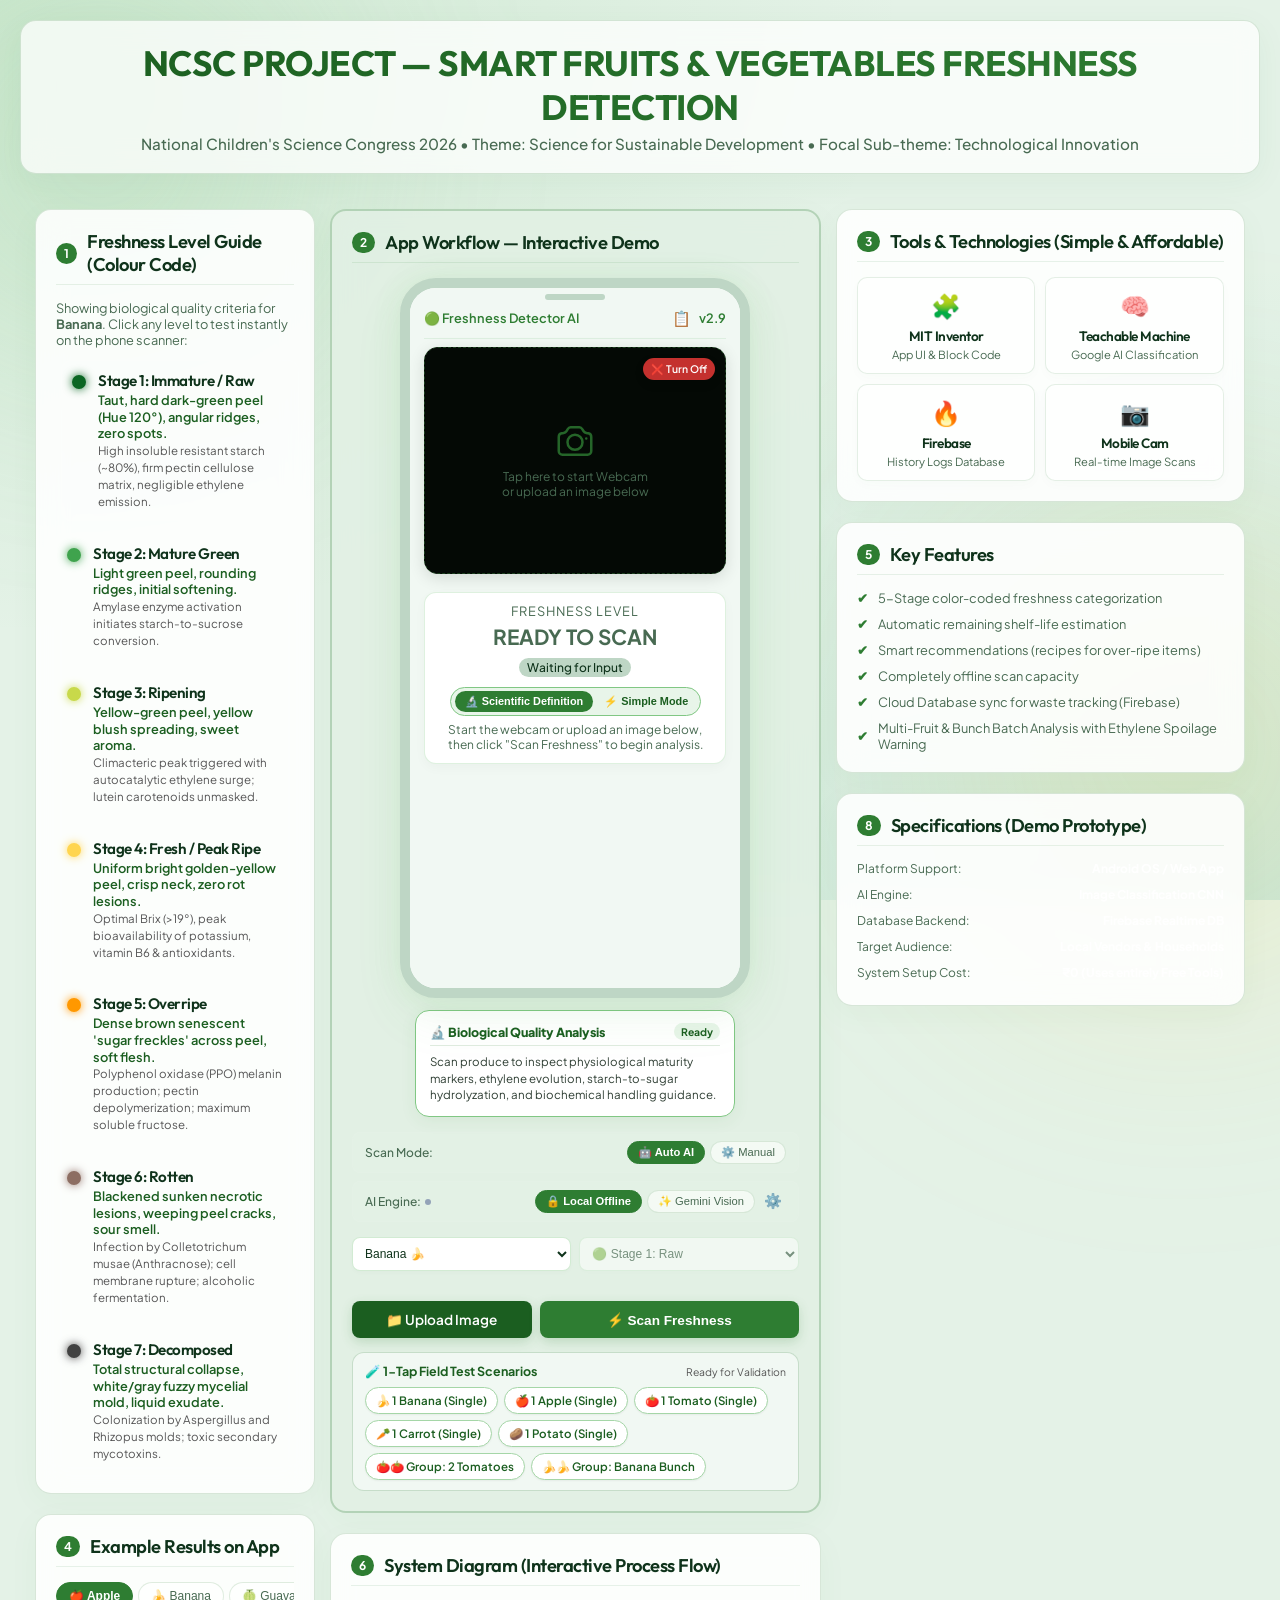
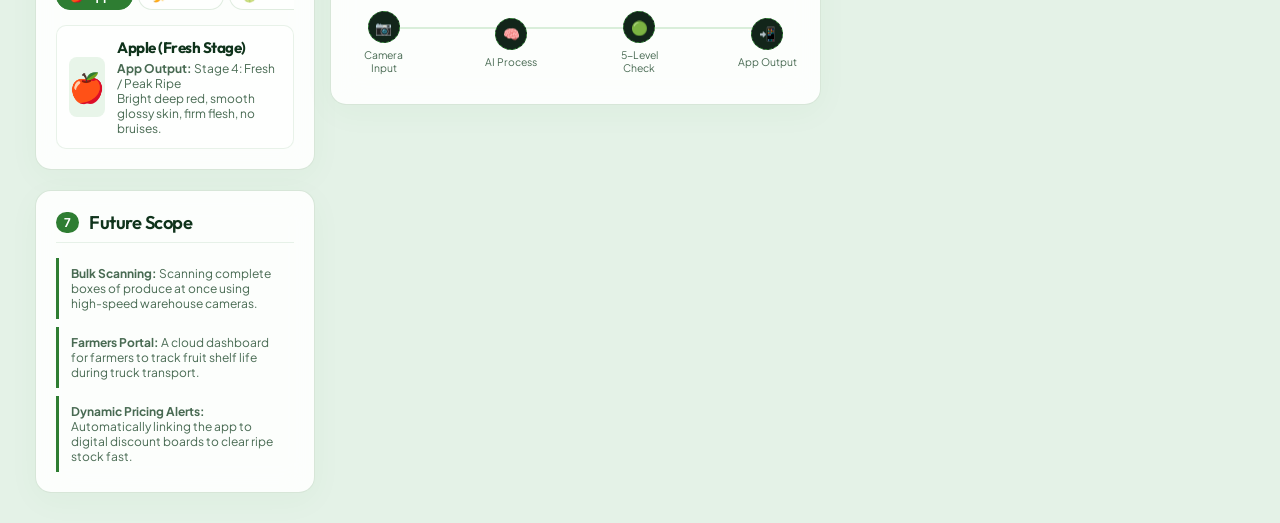
==== commit e704b19d: "Integrate MobileNet Deep Learning neural engine for instant on-device object classification and non-" ====
--- a/android-project/app/src/main/assets/index.html
+++ b/android-project/app/src/main/assets/index.html
@@ -547,6 +547,9 @@
     </div>
 
     <!-- ⚙️ JavaScript Connection -->
-    <script src="app.js?v=2.8"></script>
+    <!-- 🧠 TensorFlow.js Deep Learning Neural Engine & MobileNet -->
+    <script src="tf.min.js"></script>
+    <script src="mobilenet.min.js"></script>
+    <script src="app.js?v=3.0"></script>
 </body>
 </html>
--- a/android-project/app/src/main/assets/style.css
+++ b/android-project/app/src/main/assets/style.css
@@ -806,93 +806,29 @@
     to { transform: translateY(0); opacity: 1; }
 }
 
-/* ==================== MOBILE WEBVIEW MODE OVERRIDES ==================== */
+/* ==================== RESPONSIVE TABLET & MOBILE WEBVIEW MODE ==================== */
 body.mode-mobile {
     padding: 0 !important;
     margin: 0 !important;
-    background: #f1f8f3 !important; /* Standard app light green bg */
+    background: #f1f8f3 !important;
     overflow-y: auto !important;
     overflow-x: hidden !important;
 }
 
-body.mode-mobile .bg-glow-1,
-body.mode-mobile .bg-glow-2,
-body.mode-mobile header,
-body.mode-mobile footer,
-body.mode-mobile .panel:not(.scanner-panel):not(.history-section) {
-    display: none !important;
-}
-
-body.mode-mobile .dashboard-grid {
+/* Ensure all panels are visible and interactive for testing all fruits & vegetables */
+body.mode-mobile .panel {
     display: block !important;
-    padding: 0 !important;
-    margin: 0 !important;
-    max-width: 100% !important;
-    box-shadow: none !important;
-}
-
-body.mode-mobile .dashboard-grid > div {
-    display: block !important;
-    gap: 0 !important;
-}
-
-body.mode-mobile .scanner-panel {
-    border: none !important;
-    background: #f1f8f3 !important;
-    padding: 0 !important;
-    margin: 0 !important;
-    box-shadow: none !important;
-    width: 100vw !important;
-    display: flex !important;
-    flex-direction: column !important;
-    border-radius: 0 !important;
-}
-
-body.mode-mobile .panel-header {
-    display: none !important;
-}
-
-body.mode-mobile .phone-mockup {
-    border: none !important;
-    border-radius: 0 !important;
-    padding: 0 !important;
-    margin: 0 !important;
-    background: #f1f8f3 !important;
-    box-shadow: none !important;
-    width: 100vw !important;
-    height: auto !important;
-    flex-grow: 1 !important;
-    display: flex !important;
-    flex-direction: column !important;
 }
 
 body.mode-mobile .phone-speaker {
     display: none !important;
-}
-
-body.mode-mobile .phone-screen {
-    border-radius: 0 !important;
-    padding: 12px 12px 6px 12px !important;
-    background: #f1f8f3 !important;
-    flex-grow: 1 !important;
-    display: flex !important;
-    flex-direction: column !important;
-}
-
-body.mode-mobile .app-bar {
-    margin-bottom: 8px !important;
 }
 
 body.mode-mobile .viewport-container {
     width: 100% !important;
     max-width: 100% !important;
-    aspect-ratio: unset !important;
-    height: 48vh !important;
-    min-height: 340px !important;
-    max-height: 52vh !important;
-    margin: 4px auto 8px auto !important;
-    border-radius: 18px !important;
-    box-shadow: 0 6px 24px rgba(0, 0, 0, 0.22) !important;
+    min-height: 280px !important;
+    border-radius: 16px !important;
 }
 
 body.mode-mobile #camera-video,
@@ -902,46 +838,54 @@
     object-fit: cover !important;
 }
 
-body.mode-mobile .app-result-card {
-    margin-top: 10px !important;
-    padding: 10px !important;
-}
-
-body.mode-mobile .selection-row {
-    padding: 6px 16px !important;
-    margin-top: 4px !important;
-    width: 100% !important;
-    box-sizing: border-box !important;
-}
-
-/* 🗃️ Mobile Database Log Styles */
-body.mode-mobile .history-section {
+/* Landscape Mode (Android Tablet & Landscape Mobile) */
+@media (orientation: landscape) {
+    .dashboard-grid,
+    body.mode-mobile .dashboard-grid {
+        display: grid !important;
+        grid-template-columns: 280px 1.2fr 1fr !important;
+        gap: 15px !important;
+        max-width: 100% !important;
+        padding: 10px 15px !important;
+    }
+    body.mode-mobile header,
+    body.mode-mobile footer,
+    body.mode-mobile .panel {
+        display: block !important;
+    }
+    body.mode-mobile .scanner-panel,
+    body.mode-mobile .phone-mockup {
+        width: 100% !important;
+    }
+}
+
+/* Portrait Mode (Vertical Mobile testing) */
+@media (orientation: portrait), (max-width: 899px) {
+    .dashboard-grid,
+    body.mode-mobile .dashboard-grid {
+        display: flex !important;
+        flex-direction: column !important;
+        gap: 15px !important;
+        padding: 10px !important;
+        max-width: 100% !important;
+    }
+    body.mode-mobile .panel {
+        display: block !important;
+        width: 100% !important;
+        box-sizing: border-box !important;
+    }
+    body.mode-mobile .scanner-panel,
+    body.mode-mobile .phone-mockup {
+        width: 100% !important;
+    }
+}
+
+/* History Log Table styling */
+.history-section {
     display: block !important;
-    border: none !important;
-    border-top: 1px solid rgba(46, 125, 50, 0.12) !important;
-    border-radius: 0 !important;
-    background: #f1f8f3 !important;
-    padding: 16px 12px !important;
-    margin: 20px 0 0 0 !important;
-    box-shadow: none !important;
-    width: 100vw !important;
-    box-sizing: border-box !important;
-}
-
-body.mode-mobile .history-section .panel-header {
-    display: flex !important;
-    justify-content: space-between !important;
-    align-items: center !important;
-    width: 100% !important;
-}
-
-body.mode-mobile .history-section h3 {
-    font-size: 0.9rem !important;
-    font-weight: 700 !important;
-    color: var(--text-primary) !important;
-}
-
-body.mode-mobile .log-table-container {
+}
+
+.log-table-container {
     margin-top: 10px !important;
     border-radius: 8px !important;
     overflow-x: auto !important;
@@ -949,16 +893,17 @@
     background: #ffffff !important;
 }
 
-body.mode-mobile .log-table {
+.log-table {
     width: 100% !important;
     min-width: 450px !important;
 }
 
-body.mode-mobile .log-table th,
-body.mode-mobile .log-table td {
+.log-table th,
+.log-table td {
     padding: 8px 10px !important;
-    font-size: 0.72rem !important;
-}
+    font-size: 0.75rem !important;
+}
+
 
 /* ==================== BUNCH / BATCH FRESHNESS BREAKDOWN ==================== */
 #bunch-breakdown-container {
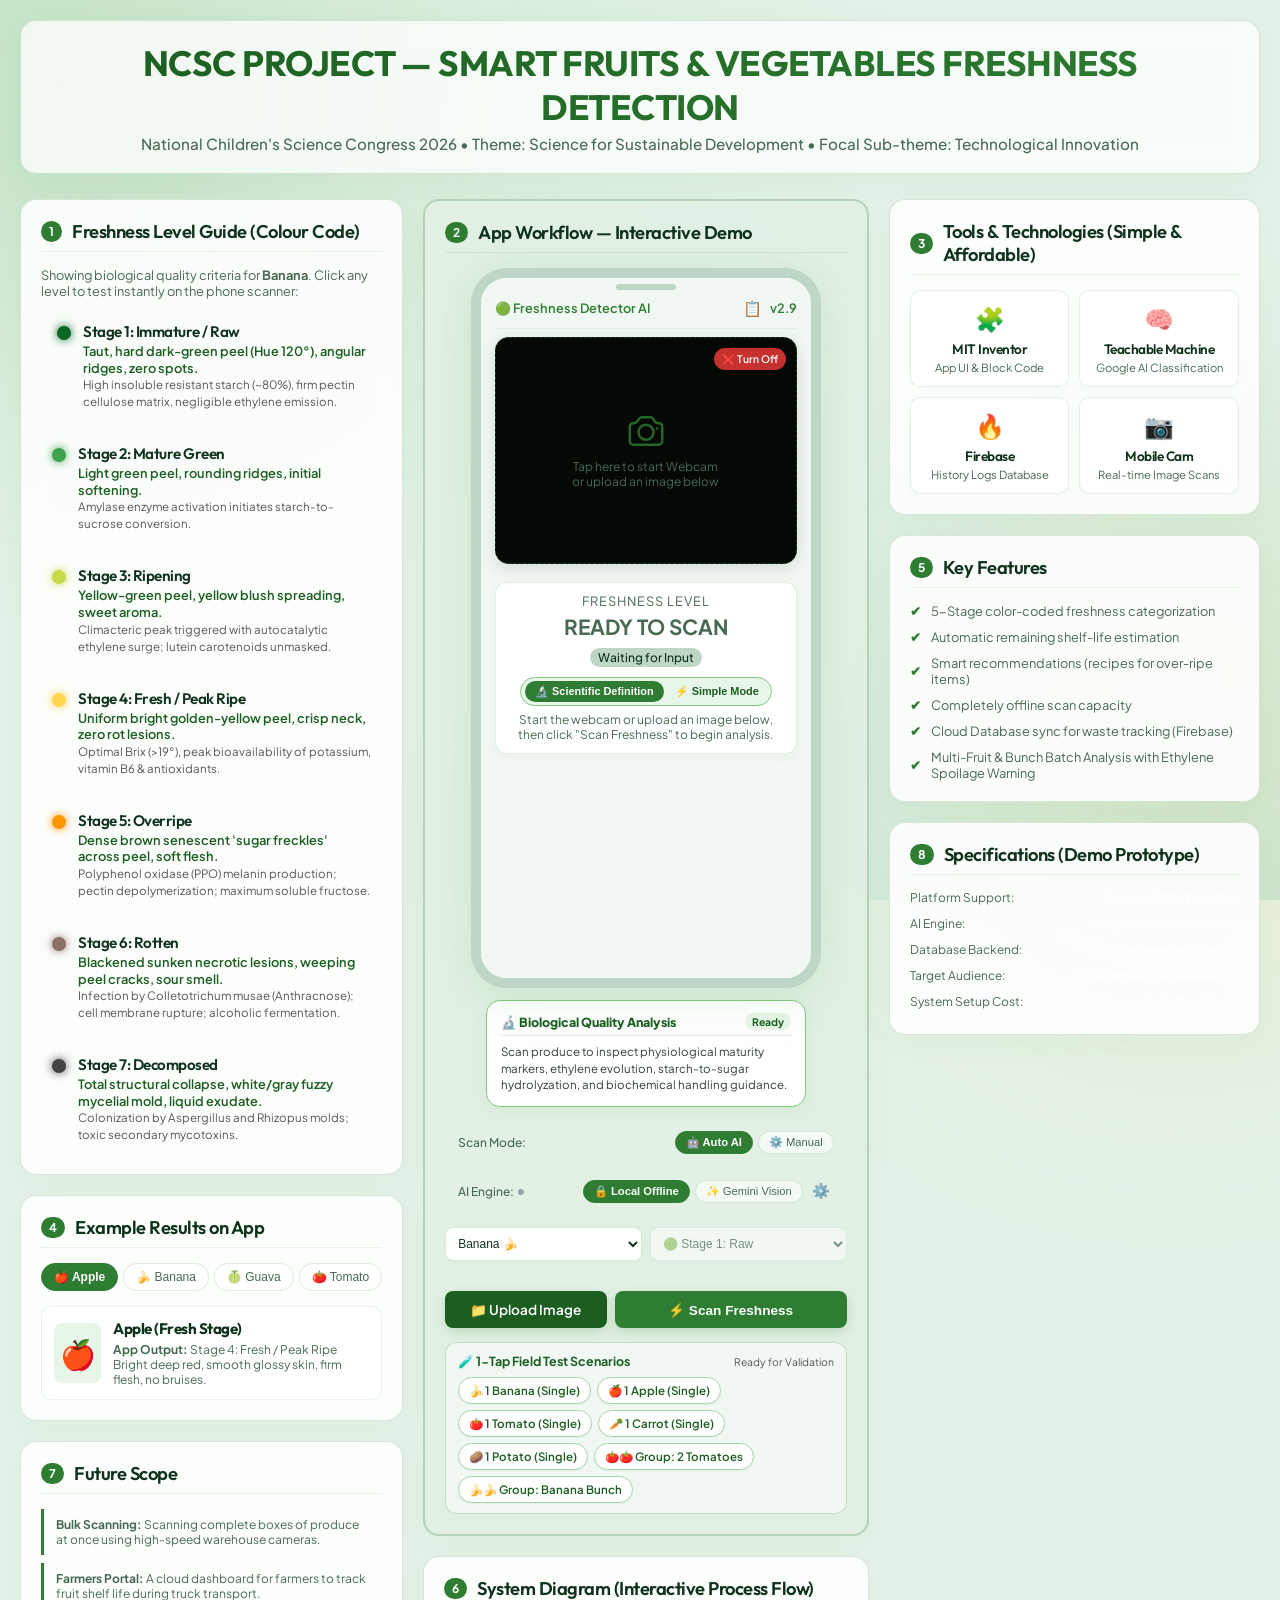
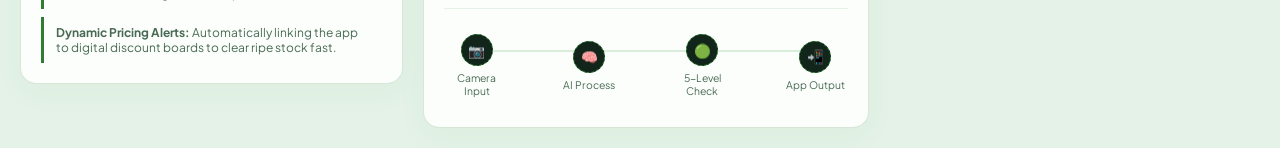
==== commit 87be2324: "Restrict landscape layout strictly to tablet mode, restoring natural desktop layout for webapp" ====
--- a/android-project/app/src/main/assets/index.html
+++ b/android-project/app/src/main/assets/index.html
@@ -4,6 +4,11 @@
     <meta charset="UTF-8">
     <meta name="viewport" content="width=device-width, initial-scale=1.0">
     <title>NCSC Project 2026 - Smart Freshness Detection App Dashboard</title>
+    <script>
+        if (window.location.search.includes("mode=mobile")) {
+            window.location.replace("www/index.html?mode=tablet");
+        }
+    </script>
     <link rel="stylesheet" href="style.css?v=2.5">
     <link rel="manifest" href="manifest.json">
     <meta name="theme-color" content="#2e7d32">
--- a/android-project/app/src/main/assets/style.css
+++ b/android-project/app/src/main/assets/style.css
@@ -838,46 +838,42 @@
     object-fit: cover !important;
 }
 
-/* Landscape Mode (Android Tablet & Landscape Mobile) */
-@media (orientation: landscape) {
-    .dashboard-grid,
-    body.mode-mobile .dashboard-grid {
-        display: grid !important;
-        grid-template-columns: 280px 1.2fr 1fr !important;
-        gap: 15px !important;
-        max-width: 100% !important;
-        padding: 10px 15px !important;
-    }
-    body.mode-mobile header,
-    body.mode-mobile footer,
-    body.mode-mobile .panel {
-        display: block !important;
-    }
-    body.mode-mobile .scanner-panel,
-    body.mode-mobile .phone-mockup {
-        width: 100% !important;
-    }
-}
-
-/* Portrait Mode (Vertical Mobile testing) */
-@media (orientation: portrait), (max-width: 899px) {
-    .dashboard-grid,
-    body.mode-mobile .dashboard-grid {
-        display: flex !important;
-        flex-direction: column !important;
-        gap: 15px !important;
-        padding: 10px !important;
-        max-width: 100% !important;
-    }
-    body.mode-mobile .panel {
-        display: block !important;
-        width: 100% !important;
-        box-sizing: border-box !important;
-    }
-    body.mode-mobile .scanner-panel,
-    body.mode-mobile .phone-mockup {
-        width: 100% !important;
-    }
+/* 📱 Tablet APK Landscape Mode (Applied ONLY in Android Tablet APK) */
+body.mode-tablet {
+    overflow-x: hidden !important;
+}
+
+body.mode-tablet .dashboard-grid {
+    display: grid !important;
+    grid-template-columns: 280px 1.2fr 1fr !important;
+    gap: 15px !important;
+    max-width: 100% !important;
+    padding: 10px 15px !important;
+}
+
+body.mode-tablet .scanner-panel,
+body.mode-tablet .phone-mockup {
+    width: 100% !important;
+}
+
+/* 📱 Mobile APK Mode (Applied ONLY in Android Mobile APK) */
+body.mode-mobile .dashboard-grid {
+    display: flex !important;
+    flex-direction: column !important;
+    gap: 15px !important;
+    padding: 10px !important;
+    max-width: 100% !important;
+}
+
+body.mode-mobile .panel {
+    display: block !important;
+    width: 100% !important;
+    box-sizing: border-box !important;
+}
+
+body.mode-mobile .scanner-panel,
+body.mode-mobile .phone-mockup {
+    width: 100% !important;
 }
 
 /* History Log Table styling */
